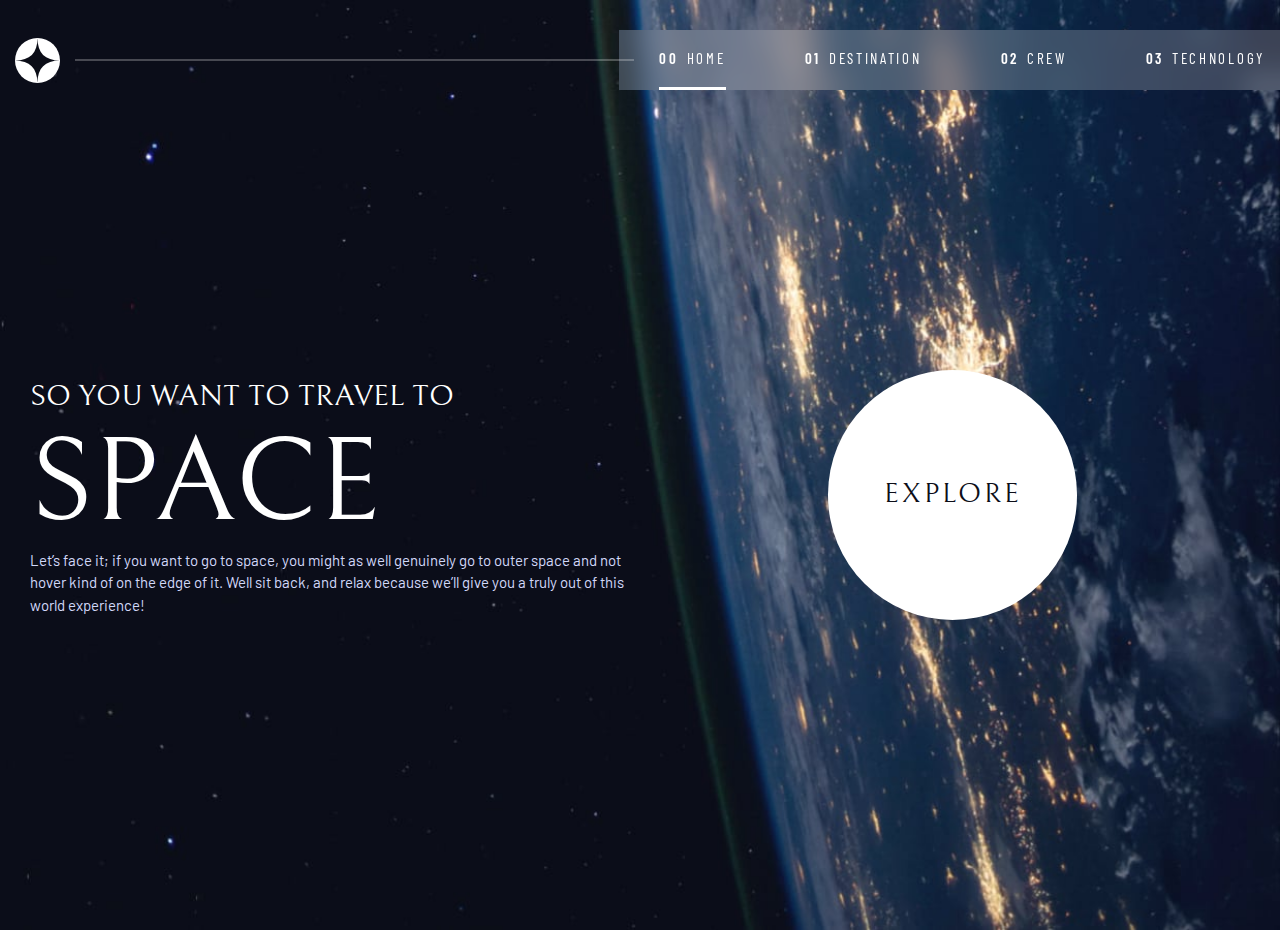
==== starter-code/index.html @ 0e15993e "home-page-done" ====
<!DOCTYPE html>
<html lang="en">
<head>
  <meta charset="UTF-8">
  <meta name="viewport" content="width=device-width, initial-scale=1.0">

  <link rel="icon" type="image/png" sizes="32x32" href="./assets/favicon-32x32.png">

  <!-- Google fonts -->
  <link rel="preconnect" href="https://fonts.googleapis.com">
  <link rel="preconnect" href="https://fonts.gstatic.com" crossorigin>
  <link href="https://fonts.googleapis.com/css2?family=Barlow+Condensed:wght@400;700&family=Bellefair&family=Barlow:wght@400;700&display=swap"
      rel="stylesheet">

  <!-- css link -->
   <link rel="stylesheet" href="../style.css">

  <!-- js link -->
  <script defer src="../script.js"></script>
  
  <title>Frontend Mentor | Space tourism website</title>
</head>
<body>
  <header
   role="banner" 
   aria-describedby="page header"
   class="header"
   >
    <div class="logo">
      <img src="./assets/shared/logo.svg" alt="">
    </div>

    <nav
    class="
    primary-nav 
    flow
    navigation-links
    ff-sans-cond
    letter-spacing-2
    uppercase
    underline-indicator
    "
    aria-expanded="false"
    >
      <ul>
        <li
        class="li-active"
        >
          <a href=""> <span>00</span> Home</a>
        </li>
        <li>
          <a href="./destination-mars.html"><span class="">01</span> Destination</a>
        </li>
        <li>
          <a href=""><span class="">02</span> Crew</a>
        </li>
        <li>
          <a href=""><span class="">03</span> Technology</a>
        </li>
      </ul>
    </nav>

    <div 
    class="toggle-menu"
    aria-expanded="false"
    >
    <!-- for screen reader technologies only -->
    <span
    aria-expanded="false"
    role="button"
    aria-describedby="toogles mobile size menu"
    class="sr-only"
    ></span>
      
    </div>
  </header>

  <main
  role="main"
  aria-describedby="sites main content"
  class="main-cont"
  >
  <section
  class="left-part"
  >
    <h1
    class="
    ff-serif
    uppercase
    "
    >
      So you want to travel to 
      <span
      class="
      fs-900
      d-block
      "
      >space</span></h1>
      <p
      class=" text-accent"
      >
        Let’s face it; if you want to go to space, you might as well genuinely go to 
        outer space and not hover kind of on the edge of it. Well sit back, and relax 
        because we’ll give you a truly out of this world experience!
      </p>
  </section>
  <div
  class="big-btn-cont"
  >
    <a 
    class="
    uppercase
    fs-500
    text-dark
    letter-spacing-2
    ff-serif
    large-btn
    "
    href="#">Explore</a>
  </div>
  </main>

</body>
</html>
---- style.css ----
/* ------------------- */
/* Custom properties   */
/* ------------------- */

:root {
	/* colors */
	--clr-dark: 230 35% 7%;
	--clr-light: 231 77% 90%;
	--clr-white: 0 0% 100%;
	
	/* font-sizes */
  --fs-900: clamp(5rem, 8vw + 1rem, 9.375rem);
    --fs-800: 3.5rem;
    --fs-700: 1.5rem;
    --fs-600: 1rem;
    --fs-500: clamp(1em, 1em + 1vw, 1.75rem);
    --fs-400: 0.9375rem;
    --fs-300: 1rem;
    --fs-200: 0.875rem;
	
	/* font-families */
	--ff-serif: "Bellefair", serif;
	--ff-sans-cond: "Barlow Condensed", sans-serif;
	--ff-sans-normal: "Barlow", sans-serif;
}



/* ------------------- */
/* Reset               */
/* ------------------- */

/* https://piccalil.li/blog/a-modern-css-reset/ */

/* Box sizing */
*,
*::before,
*::after {
	box-sizing: border-box;
}

/* Reset margins */
body,
h1,
h2,
h3,
h4,
h5,
p,
figure,
picture {
	margin: 0; 
}

h1,
h2,
h3,
h4,
h5,
h6,
p {
	font-weight: 400;
}

/* set up the body */
body {
	font-family: var(--ff-sans-normal);
	font-size: var(--fs-400);
	color: hsl( var(--clr-white) );
	background-color: hsl( var(--clr-dark) );
	line-height: 1.5;
	min-height: 100vh;
}

/* make images easier to work with */
img,
picture {
	max-width: 100%;
	display: block;
}

/* make form elements easier to work with */
input,
button,
textarea,
select {
	font: inherit;
}

/* remove animations for people who've turned them off */
@media (prefers-reduced-motion: reduce) {  
*,
*::before,
*::after {
	animation-duration: 0.01ms !important;
	animation-iteration-count: 1 !important;
	transition-duration: 0.01ms !important;
	scroll-behavior: auto !important;
}
}


/* --------------- */
/* utility classes */
/* --------------- */

.d-block {
	display: block;
}

.sr-only {
position: absolute; 
width: 1px;
height: 1px;
padding: 0;
margin: -1px; 
overflow: hidden;
clip: rect(0, 0, 0, 0);
white-space: nowrap; /* added line */
border: 0;
}

/* colors */

.bg-dark { background-color: hsl( var(--clr-dark) );}
.bg-accent { background-color: hsl( var(--clr-light) );}
.bg-white { background-color: hsl( var(--clr-white) );}

.text-dark { color: hsl( var(--clr-dark) );}
.text-accent { color: hsl( var(--clr-light) );}
.text-white { color: hsl( var(--clr-white) );}

/* typography */

.ff-serif { font-family: var(--ff-serif); } 
.ff-sans-cond { font-family: var(--ff-sans-cond); } 
.ff-sans-normal { font-family: var(--ff-sans-normal); } 

.letter-spacing-1 { letter-spacing: 4.75px; } 
.letter-spacing-2 { letter-spacing: 2.7px; } 
.letter-spacing-3 { letter-spacing: 2.35px; } 

.uppercase { text-transform: uppercase; }

.fs-900 { font-size: var(--fs-900); }
.fs-800 { font-size: var(--fs-800); }
.fs-700 { font-size: var(--fs-700); }
.fs-600 { font-size: var(--fs-600); }
.fs-500 { font-size: var(--fs-500); }
.fs-400 { font-size: var(--fs-400); }
.fs-300 { font-size: var(--fs-300); }
.fs-200 { font-size: var(--fs-200); }

.fs-900,
.fs-800,
.fs-700,
.fs-600 {
	line-height: 1.1;
}

/* Home page background img */

body {
	background-image: url(./starter-code/assets/home/background-home-mobile.jpg);
	background-position: bottom center;
	background-repeat: no-repeat;
	background-size:cover;
}

@media (min-width: 35em) {
	body {
		background-image: url(./starter-code/assets/home/background-home-tablet.jpg);
	}
}

@media (min-width: 45em) {
	body {
		background-image: url(./starter-code/assets/home/background-home-desktop.jpg);
		background-position: right bottom;
	}
}

.flow *:where(:not(:first-child)) {
	margin-top: 2em;
}

/* utility classes */

/* utility classes */

/* Header */
.header {
	display: flex;
	align-items: center;
	justify-content: space-between;
}

@media (max-width: 35em) {
	.header {
		margin-top: 2em;
		margin-left: 1em;
	}
	.primary-nav {
		position: fixed;
		top: 0em;
		right: 0em;
		height: 100vh;
		width: 70%;
		padding-top: 2em;
		transform: translateX(100%);
		transition: transform 500ms ease-in-out;
	}

	.primary-nav ul li {
		margin-top: 4em;
	}
}

.primary-nav {
	background-color: hsl(var(--clr-white) / .20);
	backdrop-filter: blur(1em);
}


.primary-nav[aria-expanded="true"] {
	transform: translateX(0%);
	z-index: 33;
}

.primary-nav ul {
	display: flex;
	flex-direction: column;
	justify-content: space-between;
}

.navigation-links ul li{
	list-style: none;
}

.navigation-links a {
	text-decoration: none;
	color: hsl(var(--clr-white));

}

.navigation-links a span {
	font-weight: 600;
	margin-right: 0.1em;
}

@media (min-width: 35em) {
	.header {
		margin-top: 0;
	}
	.primary-nav {
		height: 4em;
	}
	.primary-nav ul * {
		margin-top: 0;
		
		display: flex;
		flex-direction: row;
	}
	.primary-nav ul {
		flex-direction: row;
		align-items: center;
		gap: 1.2em;
		margin: 0;
		padding-right: 1em;
		height: 100%;
	}

	.primary-nav ul li:first-child span {
		display: none;
	}
	.primary-nav ul li span {
		margin-right: clamp(.1em, .1em + .5vw, 2em);
	}
	.primary-nav ul li{
		height: 100%;
		display: flex;
		align-items: center;
		font-size: var(--fs-400);
	}
	/* remove toggle icon if width > 35em */
	.toggle-menu {
		display: none;
	}

	.logo {
		margin-left: 1em;
	}

	.primary-nav li {
		border-bottom: 0.2em solid hsl(var(--clr-white) / 0);
	}

	.primary-nav .li-active {
		border-color: hsl( var(--clr-white) );
	}

	.primary-nav li:hover, .primary-nav li:focus {
		border-color: hsl(var(--clr-white) / .70);
	}
}

@media (min-width: 45em) {
	.header {
		margin-top: 2em;
	}
	.logo {
		order: -1;
		margin-right: 1em;
		min-height: 3em;
		min-width: 3em;
	}

	.header::before {
		content: "";
		height: .1em;
		width: calc(100%);
		background-color: hsl(var(--clr-white) / .25);
		order: 0;
		margin-right: -1em;
		z-index: 9999;
	}
	.primary-nav ul {
		gap: clamp(1em , 1em + 5vw, 7em);
		height: 100%;
	}

	.primary-nav ul li:first-child span {
		display:inline;
	}

}

.toggle-menu {
	height: 1em;
	width: 1em;
	position: relative;
	cursor: pointer;
	margin-right: 1em;
	z-index: 999;
}

.toggle-menu[aria-expanded="false"]::after {
	position: absolute;
	content: "";
	top: 0em;
	left: 0em;
	height: 100%;
	width: 100%;
	background-image: url(./starter-code/assets/shared/icon-hamburger.svg);
	background-position: center;
	background-repeat: no-repeat;
	background-size: cover;
}

.toggle-menu[aria-expanded="true"]::after {
	position: absolute;
	content: "";
	top: 0em;
	left: 0em;
	height: 100%;
	width: 100%;
	background-image: url(./starter-code/assets/shared/icon-close.svg);
	background-position: center;
	background-repeat: no-repeat;
	background-size: cover;
}

/* content */

.main-cont {
	display: flex;
	flex-direction: column;
	padding-inline: 2em;
	gap: 2em;
	height: 80vh;
	margin-top: 3em;
}

@media (min-width: 45em) {
	.main-cont {
		display: grid;
		grid-template-columns: repeat(2, 1fr);
	}

	.left-part {
		place-content: center;
	}
}

@media (max-width: 45em) {
	.left-part *{
		text-align: center;
	}
}

.big-btn-cont {
	display: flex;
	align-items: center;
	justify-content: center;
}

.large-btn {
	background-color: hsl(var(--clr-white));
	padding-inline: 2em;
	aspect-ratio: 1;
	border-radius: 50%;
	text-decoration: none;
	position: relative;
	display: flex;
	align-items: center;
	justify-content: center;
}

.large-btn::after {
	position: absolute;
	content: "";
	height: 100%;
	width: 100%;
	background-color: hsl(var(--clr-white) / .20);
	border-radius: 50%;
	z-index: -1;
	opacity: 0;
	transition: transform 500ms ease-in-out, opacity 500ms linear;
}

.large-btn:hover::after, .large-btn:focus::after {
	transform: scale(1.5);
	opacity: 1;
}
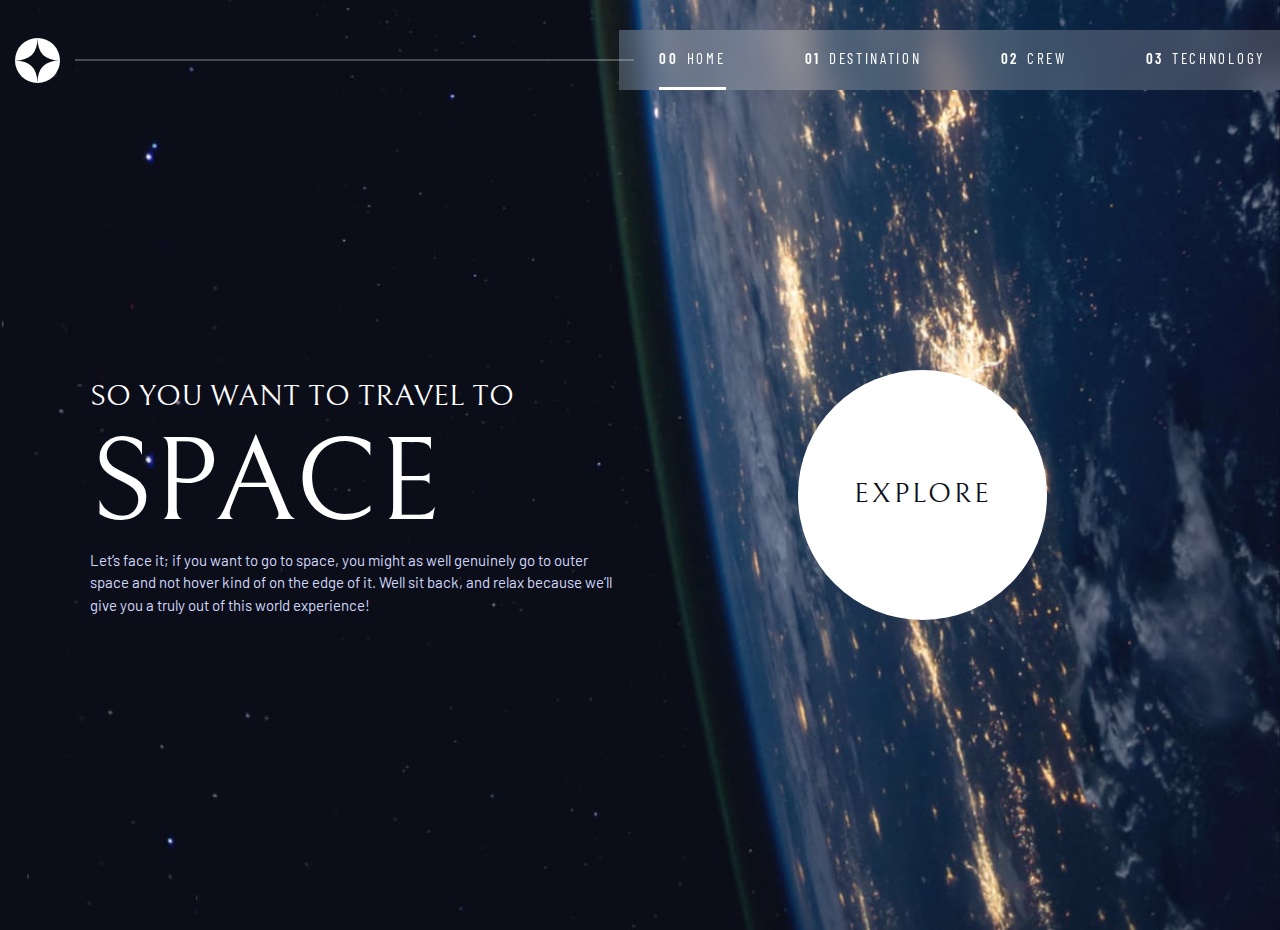
==== commit cbbd847e: "tech-page-done" ====
--- a/starter-code/index.html
+++ b/starter-code/index.html
@@ -20,7 +20,7 @@
   
   <title>Frontend Mentor | Space tourism website</title>
 </head>
-<body>
+<body class="home-page">
   <header
    role="banner" 
    aria-describedby="page header"
@@ -46,16 +46,16 @@
         <li
         class="li-active"
         >
-          <a href=""> <span>00</span> Home</a>
+          <a href="./index.html"> <span aria-hidden="true">00</span> Home</a>
         </li>
         <li>
-          <a href="./destination-mars.html"><span class="">01</span> Destination</a>
+          <a href="./destination-mars.html"><span aria-hidden="true">01</span> Destination</a>
         </li>
         <li>
-          <a href=""><span class="">02</span> Crew</a>
+          <a href="./crew-commander.html"><span aria-hidden="true" class="">02</span> Crew</a>
         </li>
         <li>
-          <a href=""><span class="">03</span> Technology</a>
+          <a href="./technology-vehicle.html"><span aria-hidden="true" class="">03</span> Technology</a>
         </li>
       </ul>
     </nav>
@@ -116,7 +116,7 @@
     ff-serif
     large-btn
     "
-    href="#">Explore</a>
+    href="./destination-mars.html">Explore</a>
   </div>
   </main>
 
--- a/style.css
+++ b/style.css
@@ -108,6 +108,8 @@
 	display: block;
 }
 
+
+
 .sr-only {
 position: absolute; 
 width: 1px;
@@ -160,7 +162,7 @@
 
 /* Home page background img */
 
-body {
+.home-page {
 	background-image: url(./starter-code/assets/home/background-home-mobile.jpg);
 	background-position: bottom center;
 	background-repeat: no-repeat;
@@ -168,13 +170,13 @@
 }
 
 @media (min-width: 35em) {
-	body {
+	.home-page {
 		background-image: url(./starter-code/assets/home/background-home-tablet.jpg);
 	}
 }
 
 @media (min-width: 45em) {
-	body {
+	.home-page {
 		background-image: url(./starter-code/assets/home/background-home-desktop.jpg);
 		background-position: right bottom;
 	}
@@ -375,7 +377,7 @@
 .main-cont {
 	display: flex;
 	flex-direction: column;
-	padding-inline: 2em;
+	margin-inline: 6em;
 	gap: 2em;
 	height: 80vh;
 	margin-top: 3em;
@@ -433,4 +435,425 @@
 	opacity: 1;
 }
 
-
+/* ------------------ */
+/* Destination styles */
+/* ------------------ */
+
+.des-page {
+	background-image: url(./starter-code/assets/destination/background-destination-mobile.jpg);
+	background-position: center;
+	background-size: cover;
+	background-repeat: no-repeat;
+}
+
+@media (min-width: 35em) {
+	.des-page {
+		background-image: url(./starter-code/assets/destination/background-destination-tablet.jpg);
+		background-position: center;
+	}
+}
+
+@media (min-width: 45em) {
+	.des-page {
+		background-image: url(./starter-code/assets/destination/background-destination-desktop.jpg);
+		background-position: center;
+	}
+}
+/* ----------------------- */
+/* Destination page content */
+/* ------------------------ */
+
+/* Destination page utility classes */
+
+/* Destination page header */
+
+.numbered-headers {
+	margin-bottom: 2em;
+	font-weight: 500;
+	text-align: center;
+}
+
+.numbered-headers span {
+	color: hsl(var(--clr-white) / .25);
+	margin-right: .5em;
+	font-weight: 500;
+}
+
+/* Destination page navigation links */
+
+.des-options {
+	height: 3em;
+	margin-top: 3em;
+}
+
+.des-options ul {
+	list-style: none;
+	display: flex;
+	justify-content: space-between;
+	align-items: center;
+	height: 100%;
+	max-width: 20em;
+	margin: 0;
+	padding: 0;
+	margin-inline: auto;
+}
+
+.des-options ul li {
+	height: 100%;
+	place-content: center;
+	cursor: pointer;
+	border-bottom: .2em solid hsl(var(--clr-white) / .0);
+}
+
+/* adds low visible border bttom color when focused or hovered */
+.des-options ul li:hover, .des-options ul li:focus {
+	border-bottom: .2em solid hsl(var(--clr-white) / .25);
+	a {
+		color: hsl(var(--clr-white));
+	}
+}
+
+.des-options ul li a {
+	text-decoration: none;
+	height: 100%;
+}
+
+/* large header  */
+
+.big-header {
+	text-align: center;
+	margin-block: .4em;
+}
+/* adds underline to selected link */
+
+.des-options ul li.des-option-underline {
+	border-bottom-color: hsl(var(--clr-white)) ;
+}
+
+/* text */
+
+.text-info {
+	text-align: center;
+}
+
+/* Destination details */
+
+.des-details {
+	border-top: .1em solid hsl(var(--clr-white) / .25);
+	margin-block: 2em;
+	padding-top: 2em;
+	display: flex;
+	flex-direction: column;
+	justify-content: center;
+	align-items: center;
+	gap: 2em;
+}
+
+.destance {
+	display: flex;
+	flex-direction: column;
+	gap: .5em;
+}
+
+.des-cont {
+	margin-top: 3em;
+	margin-inline: 1.5em;
+}
+
+@media (min-width: 35em) {
+	.des-cont {
+		margin-inline: 4em;
+	}
+
+	.numbered-headers {
+		text-align: start;
+	}
+
+	.des-details {
+		flex-direction: row;
+		gap: 8em;
+	}
+}
+
+@media (min-width: 45em) {
+	.des-cont {
+		margin-inline: 6em;
+	}
+	.img-info-cont {
+		display: flex;
+		gap: 2em;
+	}
+
+	.des-img-cont {
+		flex: 1;
+		padding-top: 5em;
+	}
+
+	.des-info-cont {
+		flex: 1;
+	}
+
+	.des-details {
+		flex-direction: row;
+		gap: calc(2em + 5vw);
+	}
+	.text-info {
+		text-align: start;
+	}
+
+	.des-options ul {
+		margin-inline: 0;
+	}
+
+	.big-header {
+		text-align: start;
+	}
+}
+
+.des-img-cont {
+	display: flex;
+	justify-content: center;
+	height: max-content;
+}
+
+.des-img-cont img {
+	width: clamp(50%, 50% + 10vw, 100%);
+	height: clamp(50%, 50% + 10vw, 100%);
+}
+
+/* ========== */
+/* Crew styles */
+/* ========== */
+
+/* background img */
+
+.crew-page {
+	background-image: url(./starter-code/assets/crew/background-crew-mobile.jpg);
+	background-position: center;
+	background-repeat: no-repeat;
+	background-size: cover;
+}
+
+@media (min-width: 35em) {
+	.crew-page {
+		background-image: url(./starter-code/assets/crew/background-crew-tablet.jpg);
+	}
+}
+
+@media (min-width: 45em) {
+	.crew-page {
+		background-image: url(./starter-code/assets/crew/background-crew-desktop.jpg);
+	}
+}
+
+/* crew utility classes */
+
+.role {
+	color: hsl(var(--clr-white) / .25);
+}
+
+.crew-name {
+	font-size: clamp(1em, 1em + 2vw, 3em);
+}
+
+.dot-indicators {
+	display: flex;
+	gap: 1em;
+	justify-content: center;
+	margin-top: 2em;
+}
+
+.dot-indicators button {
+	aspect-ratio: 1;
+	border-radius: 50%;
+	background-color: hsl(var(--clr-white) / .25);
+	border: none;
+	cursor: pointer;
+
+}
+
+.dot-indicators .dot-on {
+	background-color: hsl( var(--clr-white) );
+}
+
+.dot-indicators button:hover {
+	background-color: hsl(var(--clr-white) / .60);
+}
+
+
+.crew-info {
+	flex: 1;
+	display: flex;
+	flex-direction: column;
+	
+}
+
+.crew-img-cont {
+	flex: 1;
+	position: relative;
+	display: flex;
+}
+
+.crew-img-cont img {
+	margin-inline: auto;
+	margin-block: 1em;
+	max-width: 100%;
+	margin-bottom: 2.2em;
+}
+
+
+.role-name-bio {
+	display: flex;
+	flex-direction: column;
+	align-items: center;
+	gap: 0.80em;
+}
+
+
+
+
+@media (min-width: 35em) and (max-width: 45em) {
+
+	.crew-img-cont::after{
+		box-shadow: none;
+	}
+
+	.crew-img-cont img {
+		margin-bottom: 0em;
+		width: 70%;
+	}
+}
+
+@media (min-width: 45em) {
+	.dot-indicators {
+		justify-content: start;
+	}
+
+	.crew-img-cont {
+		height: 80vh;
+	}
+
+	.crew-info {
+		justify-content: space-around;
+	}
+
+	.role-name-bio {
+		align-items: start;
+	}
+}
+
+/* =============== */
+/* technology styles*/
+/* =============== */
+
+/* tech utility classes */
+
+.numbered-dots {
+	max-width: fit-content;
+	display: flex;
+	gap: 1em;
+}
+
+.numbered-dots .numbered-dot {
+	padding-inline: 0.7em;
+	padding-top: 0.2em;
+	aspect-ratio: 1;
+	border-radius: 50%;
+	font-size: 550;
+	background-color: transparent;
+	border: 0.050em solid hsl(var(--clr-white) / .25);
+	cursor: pointer;
+
+}
+
+.numbered-dots .numbered-dot.is-on {
+	background-color: hsl( var(--clr-white) );
+	color: hsl( var(--clr-dark) );
+}
+
+.numbered-dots .numbered-dot:hover, .numbered-dots .numbered-dot:focus {
+	border-color: hsl( var(--clr-white) );
+}
+
+.tech-main-cont {
+	margin-top: 2em;
+	display: grid;
+	grid-template-columns: 2em minmax(0, 40em) minmax(0, 20em) 2em;
+	grid-template-rows: repeat(3, auto);
+	gap: 2em;
+}
+/* .tech-main-cont >* {
+	border: 1px solid white;
+} */
+
+.tech-numbered-header {
+	margin-bottom: 2em;
+	grid-column: 2/8;
+}
+
+.tech-numbered-header span{
+	color: hsl(var(--clr-white) / .25);
+}
+
+.tech-info-cont {
+	grid-column: 1/8;
+	display: flex;
+	flex-direction: column;
+	align-items: center;
+	gap: 1em;
+}
+
+.tech-info {
+	display: flex;
+	flex-direction: column;
+	gap: 1em;
+	padding-inline: 1em;
+}
+
+.terminology, .tech-name, .tech-info {
+	text-align: center;
+}
+.terminology {
+	color: hsl(var(--clr-white) / .25);
+}
+
+.tech-info {
+	margin-bottom: 1em;
+}
+
+.tech-img-cont {
+	grid-column: 1/8;
+	grid-row: 2/3;
+}
+
+.tech-img-cont img{
+	width: 100%;
+}
+
+@media (min-width: 35em) {
+	.tech-info {
+		padding-inline: 2em;
+	}
+}
+
+@media (min-width: 45em) {
+	.tech-info-cont {
+		flex-direction: row;
+		grid-column: 2/5;
+	}
+
+	.tech-info {
+		padding-inline: 0em;
+	}
+	.terminology, .tech-name, .tech-info {
+		text-align: start;
+	}
+	.tech-img-cont {
+		grid-column: 5/8;
+	}
+	.numbered-dots {
+		flex-direction: column;
+		gap: 4em;
+		margin-right: 1em;
+	}
+}